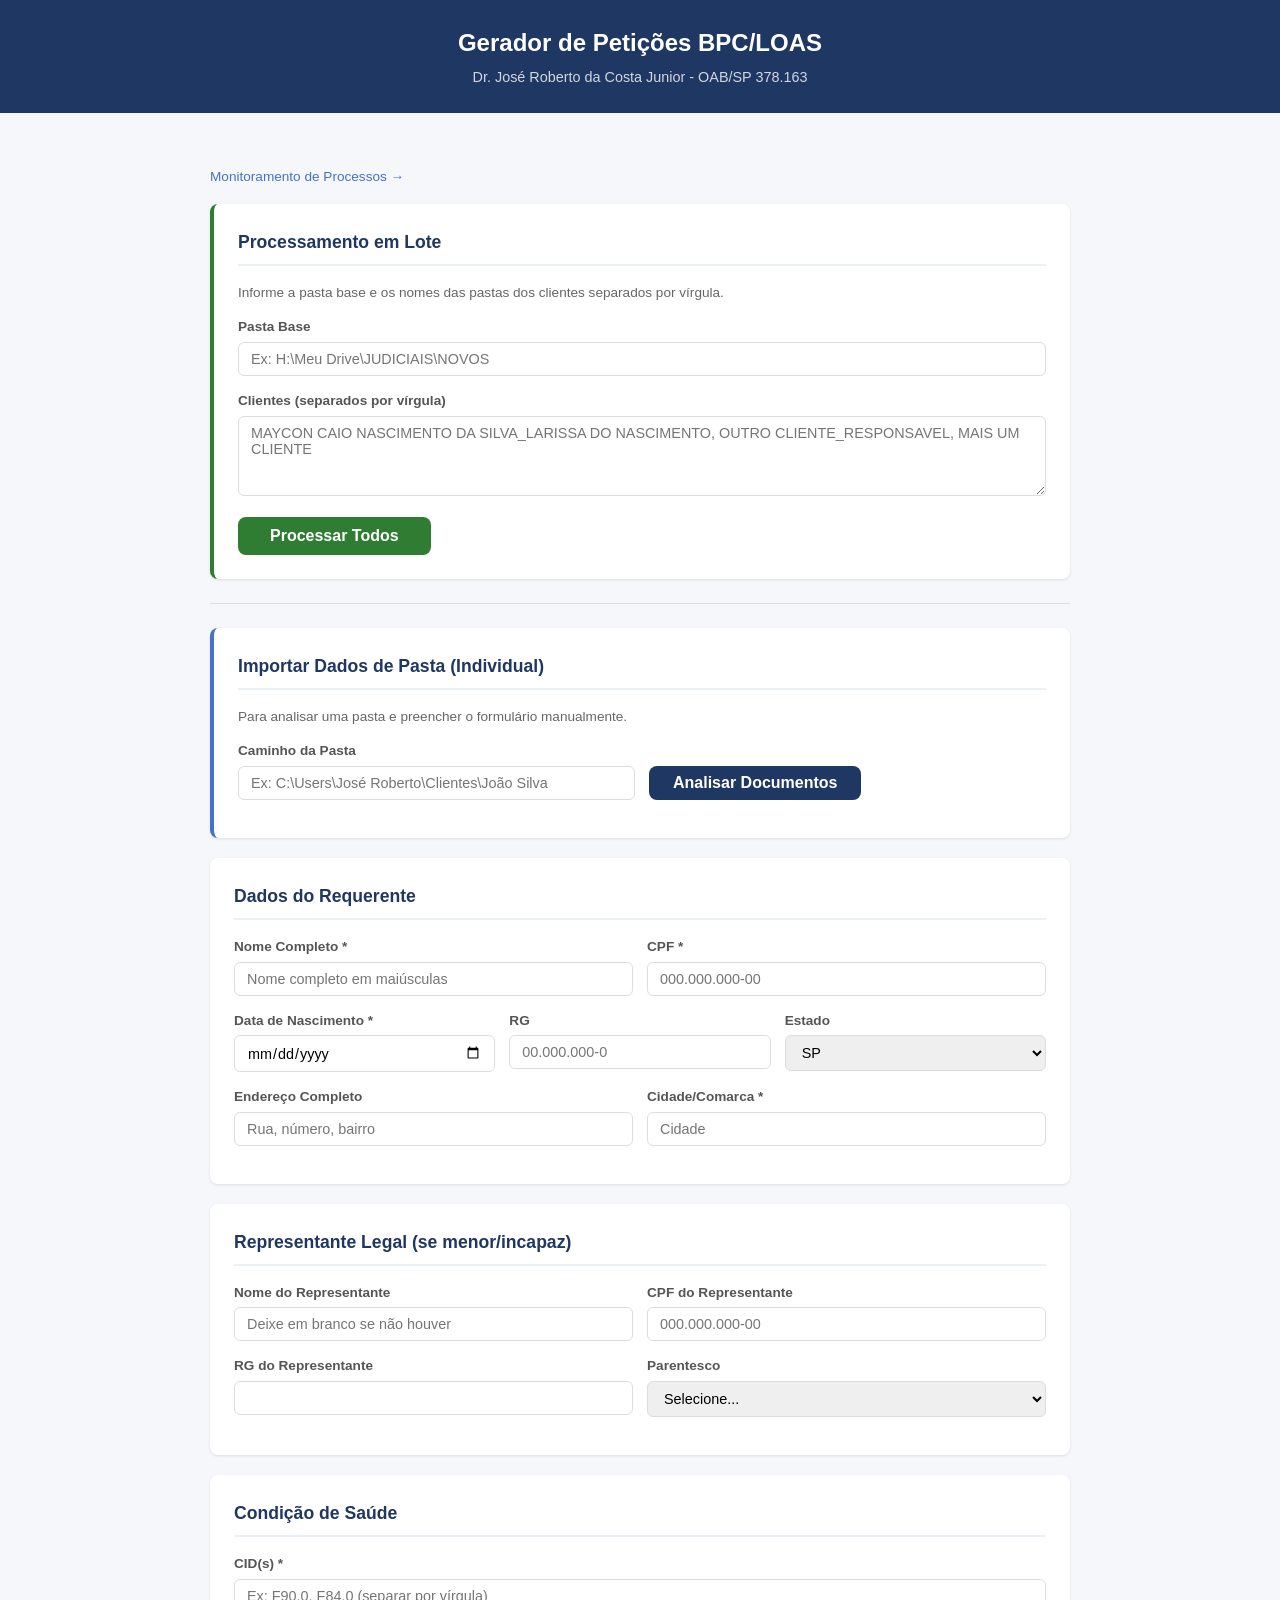
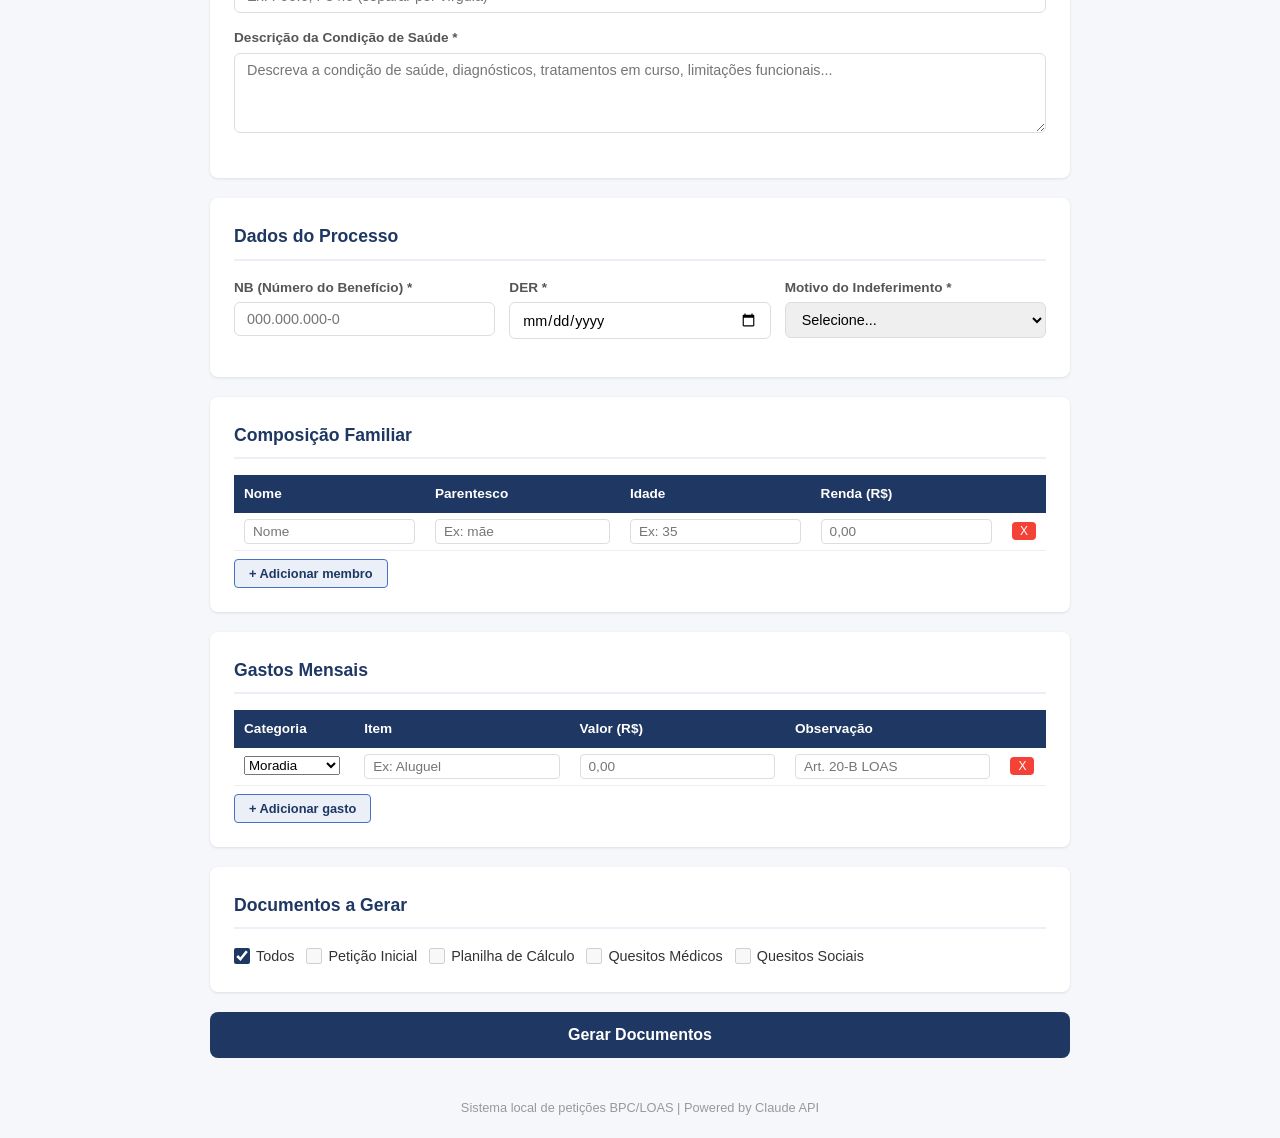
==== templates/index.html @ 6437b963 "Initial commit - BPC LOAS App" ====
<!DOCTYPE html>
<html lang="pt-BR">
<head>
    <meta charset="UTF-8">
    <meta name="viewport" content="width=device-width, initial-scale=1.0">
    <title>BPC/LOAS - Gerador de Petições</title>
    <link rel="stylesheet" href="/static/style.css">
</head>
<body>
    <header>
        <h1>Gerador de Petições BPC/LOAS</h1>
        <p>Dr. José Roberto da Costa Junior - OAB/SP 378.163</p>
    </header>

    <div class="container">
        <a href="/monitoramento" style="display:inline-block; margin-bottom:16px; color:#4472C4; text-decoration:none; font-size:.85rem;">Monitoramento de Processos &rarr;</a>

        <!-- Processamento em Lote -->
        <div class="card" style="border-left: 4px solid #2E7D32;">
            <h2>Processamento em Lote</h2>
            <p style="font-size:0.85rem; color:#666; margin-bottom:12px;">
                Informe a pasta base e os nomes das pastas dos clientes separados por vírgula.
            </p>
            <div class="form-group">
                <label>Pasta Base</label>
                <input type="text" id="loteBase" placeholder="Ex: H:\Meu Drive\JUDICIAIS\NOVOS">
            </div>
            <div class="form-group">
                <label>Clientes (separados por vírgula)</label>
                <textarea id="lotePastas" rows="3" placeholder="MAYCON CAIO NASCIMENTO DA SILVA_LARISSA DO NASCIMENTO, OUTRO CLIENTE_RESPONSAVEL, MAIS UM CLIENTE"></textarea>
            </div>
            <button type="button" class="btn-submit" id="btnLote" style="width:auto; padding:10px 32px; background:#2E7D32;" onclick="processarLote()">
                Processar Todos
            </button>
            <div id="loteProgress" style="display:none; margin-top:16px;"></div>
        </div>

        <hr style="border:none; border-top:1px solid #ddd; margin:24px 0;">

        <!-- Análise de Pasta Individual -->
        <div class="card" style="border-left: 4px solid #4472C4;">
            <h2>Importar Dados de Pasta (Individual)</h2>
            <p style="font-size:0.85rem; color:#666; margin-bottom:12px;">
                Para analisar uma pasta e preencher o formulário manualmente.
            </p>
            <div class="form-row">
                <div class="form-group" style="flex:1;">
                    <label>Caminho da Pasta</label>
                    <input type="text" id="pastaInput" placeholder="Ex: C:\Users\José Roberto\Clientes\João Silva">
                </div>
                <div class="form-group" style="flex:0 0 auto; display:flex; align-items:flex-end;">
                    <button type="button" class="btn-submit" id="btnAnalisar" style="width:auto; padding:8px 24px; margin:0;" onclick="analisarPasta()">
                        Analisar Documentos
                    </button>
                </div>
            </div>
            <div id="statusAnalise" style="display:none;"></div>
        </div>

        <form id="formPeticao">

            <!-- Dados do Cliente -->
            <div class="card">
                <h2>Dados do Requerente</h2>
                <div class="form-row">
                    <div class="form-group">
                        <label>Nome Completo *</label>
                        <input type="text" name="nome" required placeholder="Nome completo em maiúsculas">
                    </div>
                    <div class="form-group">
                        <label>CPF *</label>
                        <input type="text" name="cpf" required placeholder="000.000.000-00">
                    </div>
                </div>
                <div class="form-row-3">
                    <div class="form-group">
                        <label>Data de Nascimento *</label>
                        <input type="date" name="data_nascimento" required>
                    </div>
                    <div class="form-group">
                        <label>RG</label>
                        <input type="text" name="rg" placeholder="00.000.000-0">
                    </div>
                    <div class="form-group">
                        <label>Estado</label>
                        <select name="estado">
                            <option value="SP">SP</option>
                            <option value="AC">AC</option><option value="AL">AL</option>
                            <option value="AM">AM</option><option value="AP">AP</option>
                            <option value="BA">BA</option><option value="CE">CE</option>
                            <option value="DF">DF</option><option value="ES">ES</option>
                            <option value="GO">GO</option><option value="MA">MA</option>
                            <option value="MG">MG</option><option value="MS">MS</option>
                            <option value="MT">MT</option><option value="PA">PA</option>
                            <option value="PB">PB</option><option value="PE">PE</option>
                            <option value="PI">PI</option><option value="PR">PR</option>
                            <option value="RJ">RJ</option><option value="RN">RN</option>
                            <option value="RO">RO</option><option value="RR">RR</option>
                            <option value="RS">RS</option><option value="SC">SC</option>
                            <option value="SE">SE</option><option value="TO">TO</option>
                        </select>
                    </div>
                </div>
                <div class="form-row">
                    <div class="form-group">
                        <label>Endereço Completo</label>
                        <input type="text" name="endereco" placeholder="Rua, número, bairro">
                    </div>
                    <div class="form-group">
                        <label>Cidade/Comarca *</label>
                        <input type="text" name="cidade" required placeholder="Cidade">
                    </div>
                </div>
            </div>

            <!-- Representante Legal -->
            <div class="card">
                <h2>Representante Legal (se menor/incapaz)</h2>
                <div class="form-row">
                    <div class="form-group">
                        <label>Nome do Representante</label>
                        <input type="text" name="representante_nome" placeholder="Deixe em branco se não houver">
                    </div>
                    <div class="form-group">
                        <label>CPF do Representante</label>
                        <input type="text" name="representante_cpf" placeholder="000.000.000-00">
                    </div>
                </div>
                <div class="form-row">
                    <div class="form-group">
                        <label>RG do Representante</label>
                        <input type="text" name="representante_rg">
                    </div>
                    <div class="form-group">
                        <label>Parentesco</label>
                        <select name="representante_parentesco">
                            <option value="">Selecione...</option>
                            <option value="mãe">Mãe</option>
                            <option value="pai">Pai</option>
                            <option value="avó">Avó/Avô</option>
                            <option value="tutor">Tutor(a)</option>
                            <option value="curador">Curador(a)</option>
                        </select>
                    </div>
                </div>
            </div>

            <!-- Condição de Saúde -->
            <div class="card">
                <h2>Condição de Saúde</h2>
                <div class="form-group">
                    <label>CID(s) *</label>
                    <input type="text" name="cids" required placeholder="Ex: F90.0, F84.0 (separar por vírgula)">
                </div>
                <div class="form-group">
                    <label>Descrição da Condição de Saúde *</label>
                    <textarea name="descricao_saude" required placeholder="Descreva a condição de saúde, diagnósticos, tratamentos em curso, limitações funcionais..."></textarea>
                </div>
            </div>

            <!-- Dados do Processo -->
            <div class="card">
                <h2>Dados do Processo</h2>
                <div class="form-row-3">
                    <div class="form-group">
                        <label>NB (Número do Benefício) *</label>
                        <input type="text" name="nb" required placeholder="000.000.000-0">
                    </div>
                    <div class="form-group">
                        <label>DER *</label>
                        <input type="date" name="der" required>
                    </div>
                    <div class="form-group">
                        <label>Motivo do Indeferimento *</label>
                        <select name="motivo_indeferimento" required>
                            <option value="">Selecione...</option>
                            <option value="Não atende critério de renda per capita">Renda per capita</option>
                            <option value="Não atende critério de deficiência">Critério de deficiência</option>
                            <option value="Não comparecimento à perícia">Não comparecimento à perícia</option>
                            <option value="Documentação insuficiente">Documentação insuficiente</option>
                            <option value="Outro">Outro</option>
                        </select>
                    </div>
                </div>
                <div class="form-group" id="motivoOutroGroup" style="display:none">
                    <label>Especifique o motivo</label>
                    <input type="text" name="motivo_outro" placeholder="Descreva o motivo do indeferimento">
                </div>
            </div>

            <!-- Composição Familiar -->
            <div class="card">
                <h2>Composição Familiar</h2>
                <table class="familia-table">
                    <thead>
                        <tr>
                            <th>Nome</th>
                            <th>Parentesco</th>
                            <th>Idade</th>
                            <th>Renda (R$)</th>
                            <th></th>
                        </tr>
                    </thead>
                    <tbody id="familiaBody">
                        <tr>
                            <td><input type="text" name="fam_nome_0" placeholder="Nome"></td>
                            <td><input type="text" name="fam_parentesco_0" placeholder="Ex: mãe"></td>
                            <td><input type="text" name="fam_idade_0" placeholder="Ex: 35"></td>
                            <td><input type="text" name="fam_renda_0" placeholder="0,00"></td>
                            <td><button type="button" class="btn-remove" onclick="removeRow(this)">X</button></td>
                        </tr>
                    </tbody>
                </table>
                <button type="button" class="btn-add-row" onclick="addFamiliaRow()">+ Adicionar membro</button>
            </div>

            <!-- Gastos Mensais -->
            <div class="card">
                <h2>Gastos Mensais</h2>
                <table class="gastos-table">
                    <thead>
                        <tr>
                            <th>Categoria</th>
                            <th>Item</th>
                            <th>Valor (R$)</th>
                            <th>Observação</th>
                            <th></th>
                        </tr>
                    </thead>
                    <tbody id="gastosBody">
                        <tr>
                            <td>
                                <select name="gasto_cat_0">
                                    <option value="Moradia">Moradia</option>
                                    <option value="Alimentação">Alimentação</option>
                                    <option value="Saúde">Saúde</option>
                                    <option value="Transporte">Transporte</option>
                                    <option value="Educação">Educação</option>
                                    <option value="Vestuário">Vestuário</option>
                                    <option value="Higiene">Higiene</option>
                                    <option value="Outro">Outro</option>
                                </select>
                            </td>
                            <td><input type="text" name="gasto_item_0" placeholder="Ex: Aluguel"></td>
                            <td><input type="text" name="gasto_valor_0" placeholder="0,00"></td>
                            <td><input type="text" name="gasto_obs_0" placeholder="Art. 20-B LOAS"></td>
                            <td><button type="button" class="btn-remove" onclick="removeRow(this)">X</button></td>
                        </tr>
                    </tbody>
                </table>
                <button type="button" class="btn-add-row" onclick="addGastoRow()">+ Adicionar gasto</button>
            </div>

            <!-- Tipo de Documento -->
            <div class="card">
                <h2>Documentos a Gerar</h2>
                <div class="checkbox-group">
                    <label>
                        <input type="checkbox" name="doc_todos" value="todos" checked onchange="toggleDocs(this)">
                        Todos
                    </label>
                    <label>
                        <input type="checkbox" name="doc_peticao" value="peticao" class="doc-individual">
                        Petição Inicial
                    </label>
                    <label>
                        <input type="checkbox" name="doc_planilha" value="planilha" class="doc-individual">
                        Planilha de Cálculo
                    </label>
                    <label>
                        <input type="checkbox" name="doc_quesitos_medicos" value="quesitos_medicos" class="doc-individual">
                        Quesitos Médicos
                    </label>
                    <label>
                        <input type="checkbox" name="doc_quesitos_sociais" value="quesitos_sociais" class="doc-individual">
                        Quesitos Sociais
                    </label>
                </div>
            </div>

            <button type="submit" class="btn-submit" id="btnSubmit">Gerar Documentos</button>
        </form>

        <div id="status"></div>
    </div>

    <footer>
        Sistema local de petições BPC/LOAS | Powered by Claude API
    </footer>

    <script>
        let familiaCount = 1;
        let gastoCount = 1;

        async function analisarPasta() {
            const pasta = document.getElementById('pastaInput').value.trim();
            if (!pasta) { alert('Informe o caminho da pasta.'); return; }

            const btn = document.getElementById('btnAnalisar');
            const statusDiv = document.getElementById('statusAnalise');
            btn.disabled = true;
            btn.textContent = 'Analisando...';
            statusDiv.style.display = 'block';
            statusDiv.innerHTML = '<div class="status-loading"><div class="spinner"></div><p>Analisando documentos da pasta via Claude Vision...<br>Isso pode levar alguns minutos dependendo da quantidade de arquivos.</p></div>';

            try {
                const response = await fetch('/api/analisar-pasta', {
                    method: 'POST',
                    headers: { 'Content-Type': 'application/json' },
                    body: JSON.stringify({ pasta: pasta })
                });
                const result = await response.json();

                if (response.ok) {
                    preencherFormulario(result.data);
                    const arquivos = result.arquivos_analisados.join(', ');
                    statusDiv.innerHTML = `<div class="status-success"><h3>${result.message}</h3><p style="font-size:0.85rem;color:#555;">Arquivos: ${arquivos}</p><p style="font-size:0.85rem;color:#555;margin-top:8px;">Confira os dados abaixo e ajuste se necessário antes de gerar.</p></div>`;
                } else {
                    statusDiv.innerHTML = `<div class="status-error"><strong>Erro:</strong> ${result.error}</div>`;
                }
            } catch (err) {
                statusDiv.innerHTML = `<div class="status-error"><strong>Erro de conexão:</strong> ${err.message}</div>`;
            }

            btn.disabled = false;
            btn.textContent = 'Analisar Documentos';
        }

        function preencherFormulario(data) {
            const form = document.getElementById('formPeticao');

            // Simple fields
            const simpleFields = ['nome', 'cpf', 'data_nascimento', 'rg', 'endereco', 'cidade', 'estado',
                'representante_nome', 'representante_cpf', 'representante_rg', 'representante_parentesco',
                'cids', 'descricao_saude', 'nb', 'der'];

            simpleFields.forEach(field => {
                const el = form.querySelector(`[name="${field}"]`);
                if (el && data[field]) {
                    el.value = data[field];
                }
            });

            // Motivo indeferimento
            if (data.motivo_indeferimento) {
                const select = form.querySelector('[name="motivo_indeferimento"]');
                const options = Array.from(select.options).map(o => o.value);
                if (options.includes(data.motivo_indeferimento)) {
                    select.value = data.motivo_indeferimento;
                } else {
                    select.value = 'Outro';
                    document.getElementById('motivoOutroGroup').style.display = 'block';
                    form.querySelector('[name="motivo_outro"]').value = data.motivo_indeferimento;
                }
            }

            // Família
            if (data.familia && data.familia.length > 0) {
                const tbody = document.getElementById('familiaBody');
                tbody.innerHTML = '';
                familiaCount = 0;
                data.familia.forEach((m, i) => {
                    familiaCount = i + 1;
                    const row = document.createElement('tr');
                    row.innerHTML = `
                        <td><input type="text" name="fam_nome_${i}" value="${esc(m.nome || '')}"></td>
                        <td><input type="text" name="fam_parentesco_${i}" value="${esc(m.parentesco || '')}"></td>
                        <td><input type="text" name="fam_idade_${i}" value="${esc(m.idade || '')}"></td>
                        <td><input type="text" name="fam_renda_${i}" value="${esc(m.renda || '0,00')}"></td>
                        <td><button type="button" class="btn-remove" onclick="removeRow(this)">X</button></td>
                    `;
                    tbody.appendChild(row);
                });
            }

            // Gastos
            if (data.gastos && data.gastos.length > 0) {
                const tbody = document.getElementById('gastosBody');
                tbody.innerHTML = '';
                gastoCount = 0;
                data.gastos.forEach((g, i) => {
                    gastoCount = i + 1;
                    const row = document.createElement('tr');
                    row.innerHTML = `
                        <td>
                            <select name="gasto_cat_${i}">
                                ${['Moradia','Alimentação','Saúde','Transporte','Educação','Vestuário','Higiene','Outro']
                                    .map(c => `<option value="${c}" ${c === g.categoria ? 'selected' : ''}>${c}</option>`).join('')}
                            </select>
                        </td>
                        <td><input type="text" name="gasto_item_${i}" value="${esc(g.item || '')}"></td>
                        <td><input type="text" name="gasto_valor_${i}" value="${esc(g.valor || '0,00')}"></td>
                        <td><input type="text" name="gasto_obs_${i}" value="${esc(g.observacao || '')}"></td>
                        <td><button type="button" class="btn-remove" onclick="removeRow(this)">X</button></td>
                    `;
                    tbody.appendChild(row);
                });
            }

            // Scroll to form
            form.scrollIntoView({ behavior: 'smooth' });
        }

        function esc(str) {
            const div = document.createElement('div');
            div.textContent = str;
            return div.innerHTML.replace(/"/g, '&quot;');
        }

        function addFamiliaRow() {
            const i = familiaCount++;
            const row = document.createElement('tr');
            row.innerHTML = `
                <td><input type="text" name="fam_nome_${i}" placeholder="Nome"></td>
                <td><input type="text" name="fam_parentesco_${i}" placeholder="Ex: pai"></td>
                <td><input type="text" name="fam_idade_${i}" placeholder="Ex: 40"></td>
                <td><input type="text" name="fam_renda_${i}" placeholder="0,00"></td>
                <td><button type="button" class="btn-remove" onclick="removeRow(this)">X</button></td>
            `;
            document.getElementById('familiaBody').appendChild(row);
        }

        function addGastoRow() {
            const i = gastoCount++;
            const row = document.createElement('tr');
            row.innerHTML = `
                <td>
                    <select name="gasto_cat_${i}">
                        <option value="Moradia">Moradia</option>
                        <option value="Alimentação">Alimentação</option>
                        <option value="Saúde">Saúde</option>
                        <option value="Transporte">Transporte</option>
                        <option value="Educação">Educação</option>
                        <option value="Vestuário">Vestuário</option>
                        <option value="Higiene">Higiene</option>
                        <option value="Outro">Outro</option>
                    </select>
                </td>
                <td><input type="text" name="gasto_item_${i}" placeholder="Ex: Medicação"></td>
                <td><input type="text" name="gasto_valor_${i}" placeholder="0,00"></td>
                <td><input type="text" name="gasto_obs_${i}" placeholder=""></td>
                <td><button type="button" class="btn-remove" onclick="removeRow(this)">X</button></td>
            `;
            document.getElementById('gastosBody').appendChild(row);
        }

        function removeRow(btn) {
            const tbody = btn.closest('tbody');
            if (tbody.children.length > 1) {
                btn.closest('tr').remove();
            }
        }

        function toggleDocs(checkbox) {
            const individuals = document.querySelectorAll('.doc-individual');
            if (checkbox.checked) {
                individuals.forEach(cb => { cb.checked = false; cb.disabled = true; });
            } else {
                individuals.forEach(cb => { cb.disabled = false; });
            }
        }

        // Initialize: disable individual checkboxes since "todos" is checked
        document.querySelectorAll('.doc-individual').forEach(cb => { cb.disabled = true; });

        // Motivo "Outro"
        document.querySelector('[name="motivo_indeferimento"]').addEventListener('change', function() {
            document.getElementById('motivoOutroGroup').style.display = this.value === 'Outro' ? 'block' : 'none';
        });

        // Form submit
        document.getElementById('formPeticao').addEventListener('submit', async function(e) {
            e.preventDefault();

            const btn = document.getElementById('btnSubmit');
            const statusDiv = document.getElementById('status');
            btn.disabled = true;
            btn.textContent = 'Gerando...';

            statusDiv.style.display = 'block';
            statusDiv.innerHTML = '<div class="status-loading"><div class="spinner"></div><p>Gerando documentos via Claude API...<br>Isso pode levar até 2 minutos.</p></div>';

            // Collect form data
            const formData = collectFormData();

            try {
                const response = await fetch('/api/gerar', {
                    method: 'POST',
                    headers: { 'Content-Type': 'application/json' },
                    body: JSON.stringify(formData)
                });

                const result = await response.json();

                if (response.ok) {
                    let html = '<div class="status-success"><h3>Documentos gerados com sucesso!</h3><ul class="download-list">';
                    for (const file of result.files) {
                        html += `<li><a href="/api/download/${encodeURIComponent(file)}" download>&#128196; ${file}</a></li>`;
                    }
                    html += '</ul></div>';
                    statusDiv.innerHTML = html;
                } else {
                    statusDiv.innerHTML = `<div class="status-error"><strong>Erro:</strong> ${result.error}</div>`;
                }
            } catch (err) {
                statusDiv.innerHTML = `<div class="status-error"><strong>Erro de conexão:</strong> ${err.message}</div>`;
            }

            btn.disabled = false;
            btn.textContent = 'Gerar Documentos';
        });

        // === PROCESSAMENTO EM LOTE ===
        function processarLote() {
            const base = document.getElementById('loteBase').value.trim();
            const clientesRaw = document.getElementById('lotePastas').value.trim();
            if (!base || !clientesRaw) {
                alert('Informe a pasta base e pelo menos um cliente.');
                return;
            }
            const clientes = clientesRaw.split(',').map(c => c.trim()).filter(c => c.length > 0);
            const pastas = clientes.map(c => base.replace(/[\\\/]$/, '') + '\\' + c);
            if (pastas.length === 0) {
                alert('Informe pelo menos um cliente.');
                return;
            }

            const btn = document.getElementById('btnLote');
            const progressDiv = document.getElementById('loteProgress');
            btn.disabled = true;
            btn.textContent = 'Processando...';
            progressDiv.style.display = 'block';
            progressDiv.innerHTML = '<div class="status-loading"><div class="spinner"></div><p>Iniciando processamento de ' + pastas.length + ' pasta(s)...</p></div>';

            // Build progress cards for each client
            let html = '<div id="loteCards">';
            pastas.forEach((p, i) => {
                const nome = p.split('\\').pop().split('/').pop().split('_')[0].trim();
                html += `<div id="loteCard${i}" class="lote-card lote-pending">
                    <div class="lote-card-header">
                        <span class="lote-num">${i+1}/${pastas.length}</span>
                        <strong>${esc(nome)}</strong>
                        <span class="lote-status" id="loteStatus${i}">Aguardando...</span>
                    </div>
                    <div class="lote-card-detail" id="loteDetail${i}"></div>
                </div>`;
            });
            html += '</div>';
            progressDiv.innerHTML = html;

            // Start SSE
            fetch('/api/lote', {
                method: 'POST',
                headers: { 'Content-Type': 'application/json' },
                body: JSON.stringify({ pastas: pastas })
            }).then(response => {
                const reader = response.body.getReader();
                const decoder = new TextDecoder();
                let buffer = '';

                function read() {
                    reader.read().then(({ done, value }) => {
                        if (done) {
                            btn.disabled = false;
                            btn.textContent = 'Processar Todos';
                            return;
                        }
                        buffer += decoder.decode(value, { stream: true });
                        const lines = buffer.split('\n');
                        buffer = lines.pop(); // keep incomplete line

                        lines.forEach(line => {
                            if (line.startsWith('data: ')) {
                                try {
                                    const evt = JSON.parse(line.slice(6));
                                    handleLoteEvent(evt);
                                } catch(e) {}
                            }
                        });
                        read();
                    });
                }
                read();
            }).catch(err => {
                progressDiv.innerHTML += `<div class="status-error">Erro de conexao: ${err.message}</div>`;
                btn.disabled = false;
                btn.textContent = 'Processar Todos';
            });
        }

        function handleLoteEvent(evt) {
            const idx = evt.index;
            if (evt.type === 'progress') {
                const card = document.getElementById('loteCard' + idx);
                const status = document.getElementById('loteStatus' + idx);
                const detail = document.getElementById('loteDetail' + idx);
                if (card) card.className = 'lote-card lote-active';
                if (status) {
                    if (evt.step === 'analisando') {
                        status.textContent = 'Analisando documentos...';
                        status.style.color = '#1565C0';
                    } else if (evt.step === 'gerando') {
                        status.textContent = 'Gerando documentos...';
                        status.style.color = '#E65100';
                    } else if (evt.step === 'organizando') {
                        status.textContent = 'Organizando pasta...';
                        status.style.color = '#6A1B9A';
                    }
                }
            } else if (evt.type === 'done') {
                const card = document.getElementById('loteCard' + idx);
                const status = document.getElementById('loteStatus' + idx);
                const detail = document.getElementById('loteDetail' + idx);
                if (card) card.className = 'lote-card lote-done';
                if (status) {
                    status.textContent = 'Concluido!';
                    status.style.color = '#2E7D32';
                }
                if (detail && evt.files) {
                    detail.innerHTML = '<small>Arquivos: ' + evt.files.join(', ') + '</small>';
                }
            } else if (evt.type === 'error') {
                const card = document.getElementById('loteCard' + (idx !== undefined ? idx : ''));
                const status = document.getElementById('loteStatus' + (idx !== undefined ? idx : ''));
                const detail = document.getElementById('loteDetail' + (idx !== undefined ? idx : ''));
                if (card) card.className = 'lote-card lote-error';
                if (status) {
                    status.textContent = 'Erro';
                    status.style.color = '#C62828';
                }
                if (detail) detail.innerHTML = '<small style="color:#C62828;">' + esc(evt.message) + '</small>';
            } else if (evt.type === 'complete') {
                const total = evt.results ? evt.results.length : 0;
                const ok = evt.results ? evt.results.filter(r => r.files && r.files.length > 0).length : 0;
                const progressDiv = document.getElementById('loteProgress');
                progressDiv.innerHTML += `<div class="status-success" style="margin-top:16px;">
                    <h3>Processamento concluido!</h3>
                    <p>${ok} de ${total} cliente(s) processado(s) com sucesso. Documentos salvos nas pastas dos clientes.</p>
                </div>`;
                const btn = document.getElementById('btnLote');
                btn.disabled = false;
                btn.textContent = 'Processar Todos';
            }
        }

        function collectFormData() {
            const form = document.getElementById('formPeticao');
            const data = {};

            // Simple fields
            ['nome', 'cpf', 'data_nascimento', 'rg', 'endereco', 'cidade', 'estado',
             'representante_nome', 'representante_cpf', 'representante_rg', 'representante_parentesco',
             'cids', 'descricao_saude', 'nb', 'der'].forEach(field => {
                const el = form.querySelector(`[name="${field}"]`);
                if (el) data[field] = el.value;
            });

            // Motivo indeferimento
            const motivo = form.querySelector('[name="motivo_indeferimento"]').value;
            data.motivo_indeferimento = motivo === 'Outro'
                ? form.querySelector('[name="motivo_outro"]').value
                : motivo;

            // Documentos
            const docTodos = form.querySelector('[name="doc_todos"]').checked;
            if (docTodos) {
                data.documentos = ['todos'];
            } else {
                data.documentos = [];
                form.querySelectorAll('.doc-individual:checked').forEach(cb => {
                    data.documentos.push(cb.value);
                });
                if (data.documentos.length === 0) data.documentos = ['todos'];
            }

            // Família
            data.familia = [];
            const famRows = document.getElementById('familiaBody').querySelectorAll('tr');
            famRows.forEach((row, i) => {
                const nome = row.querySelector(`[name^="fam_nome"]`)?.value;
                if (nome) {
                    data.familia.push({
                        nome: nome,
                        parentesco: row.querySelector(`[name^="fam_parentesco"]`)?.value || '',
                        idade: row.querySelector(`[name^="fam_idade"]`)?.value || '',
                        renda: row.querySelector(`[name^="fam_renda"]`)?.value || '0,00'
                    });
                }
            });

            // Gastos
            data.gastos = [];
            const gastoRows = document.getElementById('gastosBody').querySelectorAll('tr');
            gastoRows.forEach((row, i) => {
                const item = row.querySelector(`[name^="gasto_item"]`)?.value;
                if (item) {
                    data.gastos.push({
                        categoria: row.querySelector(`[name^="gasto_cat"]`)?.value || '',
                        item: item,
                        valor: row.querySelector(`[name^="gasto_valor"]`)?.value || '0,00',
                        observacao: row.querySelector(`[name^="gasto_obs"]`)?.value || ''
                    });
                }
            });

            return data;
        }
    </script>
</body>
</html>
---- static/style.css ----
* {
    margin: 0;
    padding: 0;
    box-sizing: border-box;
}

body {
    font-family: 'Segoe UI', sans-serif;
    background: #f5f7fa;
    color: #333;
    line-height: 1.6;
}

.container {
    max-width: 900px;
    margin: 0 auto;
    padding: 20px;
}

header {
    background: #1F3763;
    color: white;
    padding: 24px 0;
    text-align: center;
    margin-bottom: 30px;
}

header h1 {
    font-size: 1.5rem;
    font-weight: 600;
}

header p {
    font-size: 0.9rem;
    opacity: 0.8;
    margin-top: 4px;
}

.card {
    background: white;
    border-radius: 8px;
    padding: 24px;
    margin-bottom: 20px;
    box-shadow: 0 1px 3px rgba(0,0,0,0.1);
}

.card h2 {
    color: #1F3763;
    font-size: 1.1rem;
    margin-bottom: 16px;
    padding-bottom: 8px;
    border-bottom: 2px solid #EBF0F8;
}

.form-group {
    margin-bottom: 14px;
}

.form-group label {
    display: block;
    font-weight: 600;
    font-size: 0.85rem;
    color: #555;
    margin-bottom: 4px;
}

.form-group input,
.form-group textarea,
.form-group select {
    width: 100%;
    padding: 8px 12px;
    border: 1px solid #ddd;
    border-radius: 6px;
    font-family: 'Segoe UI', sans-serif;
    font-size: 0.9rem;
    transition: border-color 0.2s;
}

.form-group input:focus,
.form-group textarea:focus,
.form-group select:focus {
    outline: none;
    border-color: #4472C4;
    box-shadow: 0 0 0 3px rgba(68,114,196,0.1);
}

.form-group textarea {
    resize: vertical;
    min-height: 80px;
}

.form-row {
    display: grid;
    grid-template-columns: 1fr 1fr;
    gap: 14px;
}

.form-row-3 {
    display: grid;
    grid-template-columns: 1fr 1fr 1fr;
    gap: 14px;
}

/* Gastos table */
.gastos-table {
    width: 100%;
    border-collapse: collapse;
    margin-top: 8px;
    font-size: 0.85rem;
}

.gastos-table th {
    background: #1F3763;
    color: white;
    padding: 8px 10px;
    text-align: left;
    font-weight: 600;
}

.gastos-table td {
    padding: 6px 10px;
    border-bottom: 1px solid #eee;
}

.gastos-table tr:nth-child(even) td {
    background: #f9f9f9;
}

.gastos-table input {
    border: 1px solid #ddd;
    padding: 4px 8px;
    border-radius: 4px;
    font-size: 0.85rem;
    width: 100%;
}

.btn-add-row {
    margin-top: 8px;
    padding: 6px 14px;
    background: #EBF0F8;
    color: #1F3763;
    border: 1px solid #4472C4;
    border-radius: 4px;
    cursor: pointer;
    font-size: 0.8rem;
    font-weight: 600;
}

.btn-add-row:hover {
    background: #d6e2f5;
}

/* Família table */
.familia-table {
    width: 100%;
    border-collapse: collapse;
    margin-top: 8px;
    font-size: 0.85rem;
}

.familia-table th {
    background: #1F3763;
    color: white;
    padding: 8px 10px;
    text-align: left;
    font-weight: 600;
}

.familia-table td {
    padding: 6px 10px;
    border-bottom: 1px solid #eee;
}

.familia-table tr:nth-child(even) td {
    background: #f9f9f9;
}

.familia-table input {
    border: 1px solid #ddd;
    padding: 4px 8px;
    border-radius: 4px;
    font-size: 0.85rem;
    width: 100%;
}

/* Checkboxes */
.checkbox-group {
    display: flex;
    flex-wrap: wrap;
    gap: 12px;
    margin-top: 4px;
}

.checkbox-group label {
    display: flex;
    align-items: center;
    gap: 6px;
    font-weight: 400;
    font-size: 0.9rem;
    cursor: pointer;
}

.checkbox-group input[type="checkbox"] {
    width: 16px;
    height: 16px;
    accent-color: #1F3763;
}

/* Submit */
.btn-submit {
    display: block;
    width: 100%;
    padding: 14px;
    background: #1F3763;
    color: white;
    border: none;
    border-radius: 8px;
    font-size: 1rem;
    font-weight: 600;
    cursor: pointer;
    transition: background 0.2s;
    margin-top: 10px;
}

.btn-submit:hover {
    background: #2a4a80;
}

.btn-submit:disabled {
    background: #999;
    cursor: not-allowed;
}

/* Status / Results */
#status {
    display: none;
    margin-top: 20px;
}

.status-loading {
    text-align: center;
    padding: 40px;
    color: #666;
}

.spinner {
    display: inline-block;
    width: 32px;
    height: 32px;
    border: 3px solid #ddd;
    border-top-color: #1F3763;
    border-radius: 50%;
    animation: spin 0.8s linear infinite;
    margin-bottom: 12px;
}

@keyframes spin {
    to { transform: rotate(360deg); }
}

.status-success {
    background: #edf7ed;
    border: 1px solid #4caf50;
    border-radius: 8px;
    padding: 20px;
}

.status-success h3 {
    color: #2e7d32;
    margin-bottom: 12px;
}

.status-error {
    background: #fdecea;
    border: 1px solid #f44336;
    border-radius: 8px;
    padding: 20px;
    color: #c62828;
}

.download-list {
    list-style: none;
    padding: 0;
}

.download-list li {
    margin-bottom: 8px;
}

.download-list a {
    display: inline-flex;
    align-items: center;
    gap: 8px;
    padding: 8px 16px;
    background: #1F3763;
    color: white;
    text-decoration: none;
    border-radius: 6px;
    font-size: 0.9rem;
    transition: background 0.2s;
}

.download-list a:hover {
    background: #2a4a80;
}

.btn-remove {
    background: #f44336;
    color: white;
    border: none;
    border-radius: 4px;
    padding: 2px 8px;
    cursor: pointer;
    font-size: 0.75rem;
}

.btn-remove:hover {
    background: #d32f2f;
}

/* Lote cards */
.lote-card {
    border: 1px solid #ddd;
    border-radius: 6px;
    padding: 12px 16px;
    margin-bottom: 8px;
    transition: all 0.3s;
}

.lote-card-header {
    display: flex;
    align-items: center;
    gap: 12px;
}

.lote-num {
    background: #eee;
    color: #666;
    padding: 2px 8px;
    border-radius: 4px;
    font-size: 0.75rem;
    font-weight: 600;
}

.lote-status {
    margin-left: auto;
    font-size: 0.85rem;
    font-weight: 600;
}

.lote-card-detail {
    margin-top: 4px;
    color: #666;
}

.lote-pending {
    background: #fafafa;
    border-color: #ddd;
}

.lote-active {
    background: #E3F2FD;
    border-color: #1565C0;
    box-shadow: 0 0 0 2px rgba(21,101,192,0.15);
}

.lote-done {
    background: #E8F5E9;
    border-color: #2E7D32;
}

.lote-error {
    background: #FFEBEE;
    border-color: #C62828;
}

footer {
    text-align: center;
    padding: 20px;
    color: #999;
    font-size: 0.8rem;
}
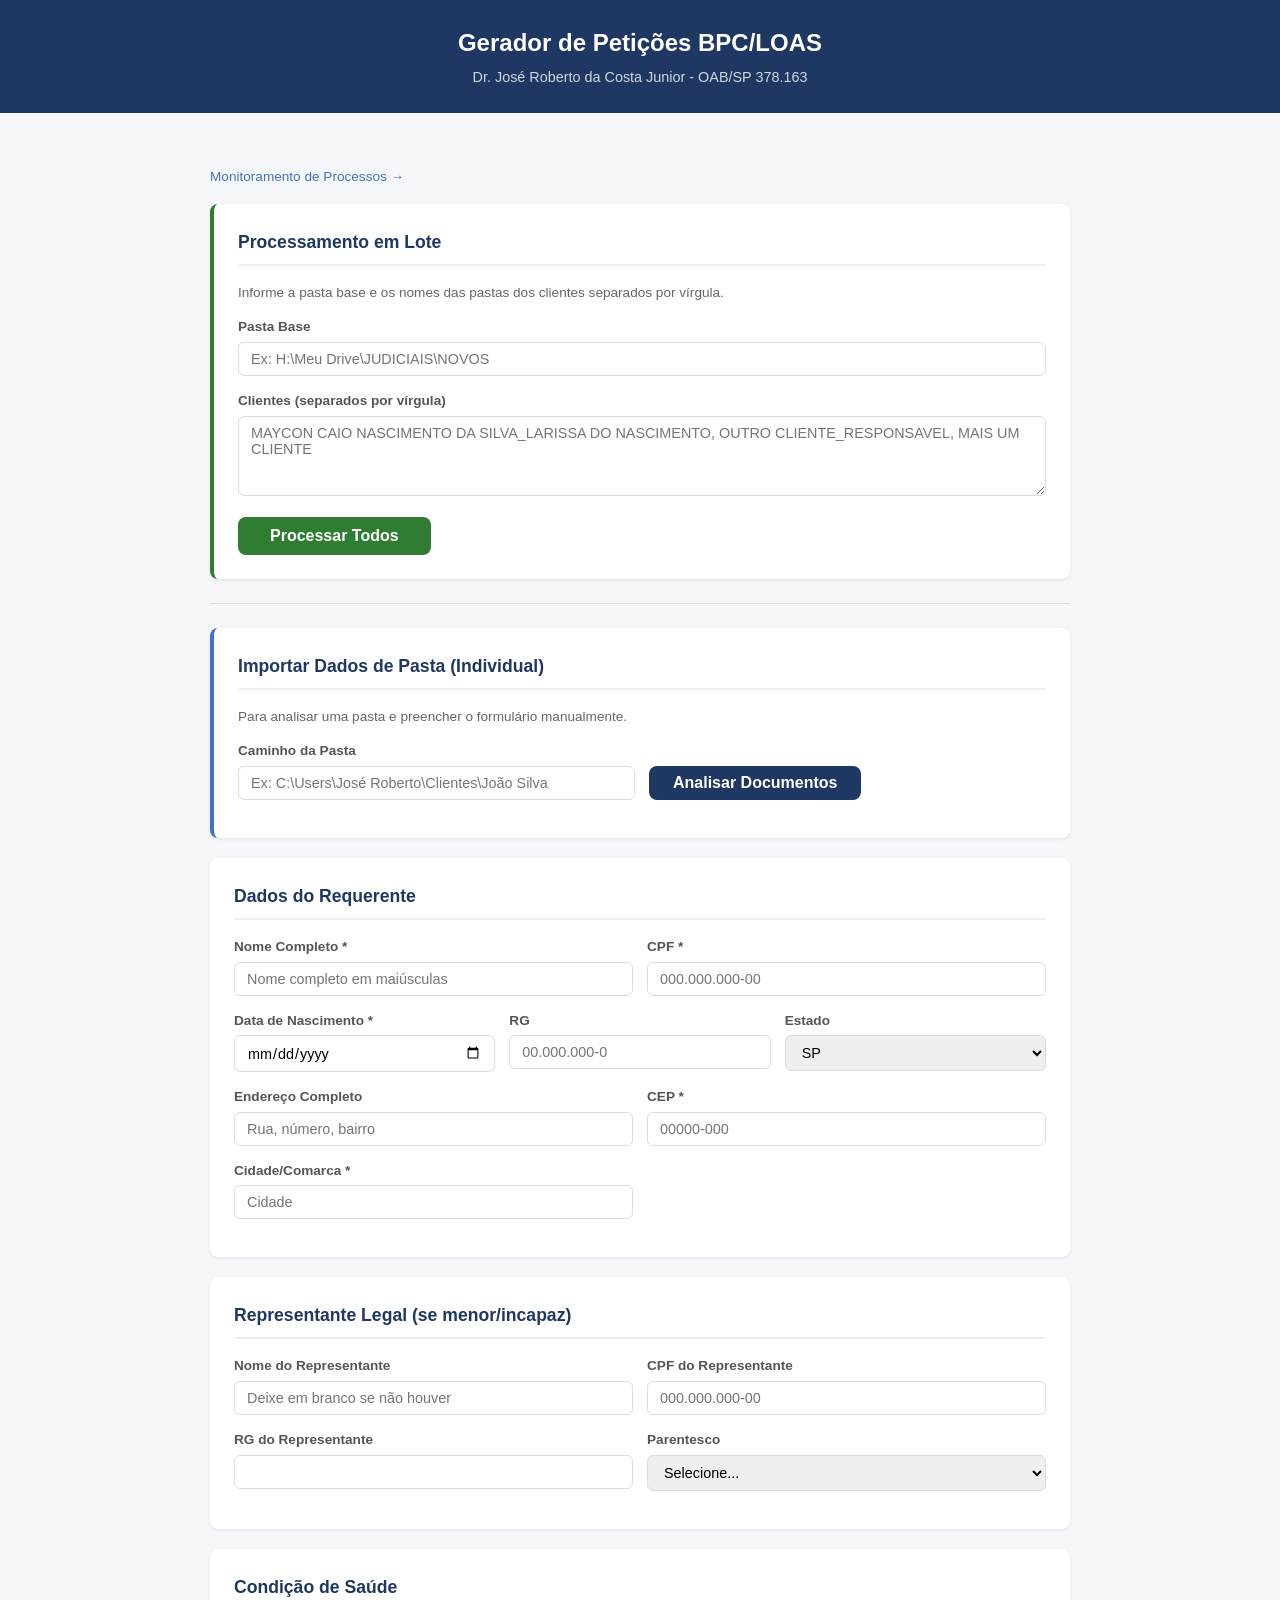
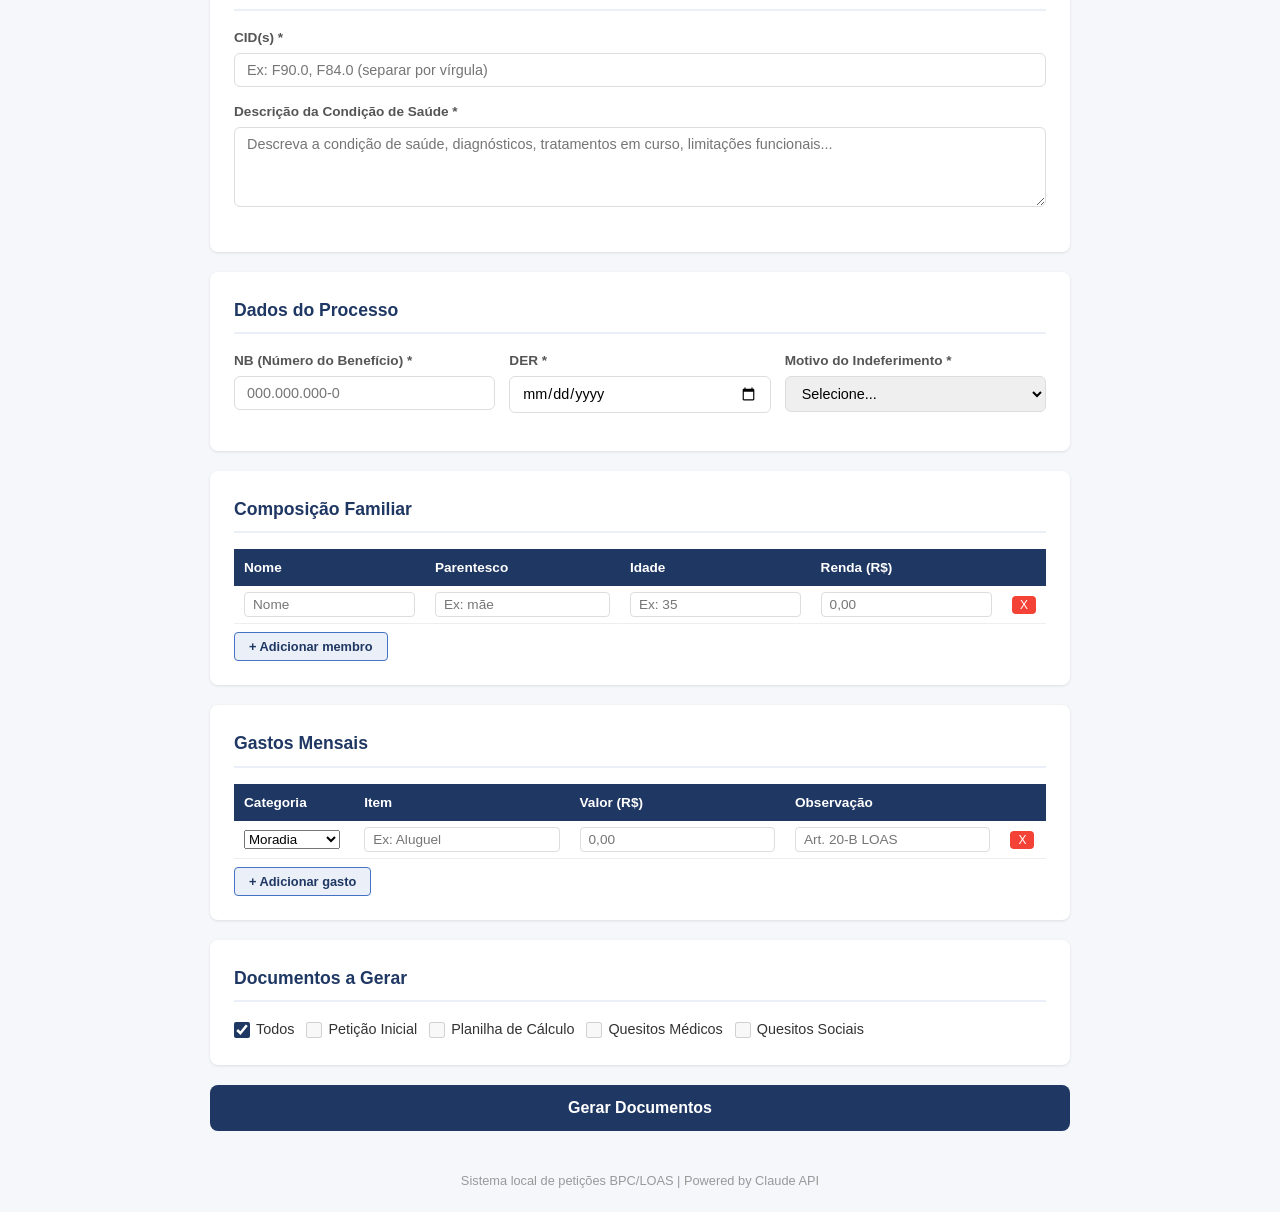
==== commit 98558988: "Add WhatsApp bot (ConversApp), CEP in petitions, improved spreadsheet - WhatsApp bot "Ana" via Conve" ====
--- a/templates/index.html
+++ b/templates/index.html
@@ -102,10 +102,16 @@
                     </div>
                 </div>
                 <div class="form-row">
-                    <div class="form-group">
+                    <div class="form-group" style="flex:2">
                         <label>Endereço Completo</label>
                         <input type="text" name="endereco" placeholder="Rua, número, bairro">
                     </div>
+                    <div class="form-group" style="flex:1">
+                        <label>CEP *</label>
+                        <input type="text" name="cep" required placeholder="00000-000" maxlength="9">
+                    </div>
+                </div>
+                <div class="form-row">
                     <div class="form-group">
                         <label>Cidade/Comarca *</label>
                         <input type="text" name="cidade" required placeholder="Cidade">
@@ -330,7 +336,7 @@
             const form = document.getElementById('formPeticao');
 
             // Simple fields
-            const simpleFields = ['nome', 'cpf', 'data_nascimento', 'rg', 'endereco', 'cidade', 'estado',
+            const simpleFields = ['nome', 'cpf', 'data_nascimento', 'rg', 'endereco', 'cep', 'cidade', 'estado',
                 'representante_nome', 'representante_cpf', 'representante_rg', 'representante_parentesco',
                 'cids', 'descricao_saude', 'nb', 'der'];
 
@@ -648,7 +654,7 @@
             const data = {};
 
             // Simple fields
-            ['nome', 'cpf', 'data_nascimento', 'rg', 'endereco', 'cidade', 'estado',
+            ['nome', 'cpf', 'data_nascimento', 'rg', 'endereco', 'cep', 'cidade', 'estado',
              'representante_nome', 'representante_cpf', 'representante_rg', 'representante_parentesco',
              'cids', 'descricao_saude', 'nb', 'der'].forEach(field => {
                 const el = form.querySelector(`[name="${field}"]`);
